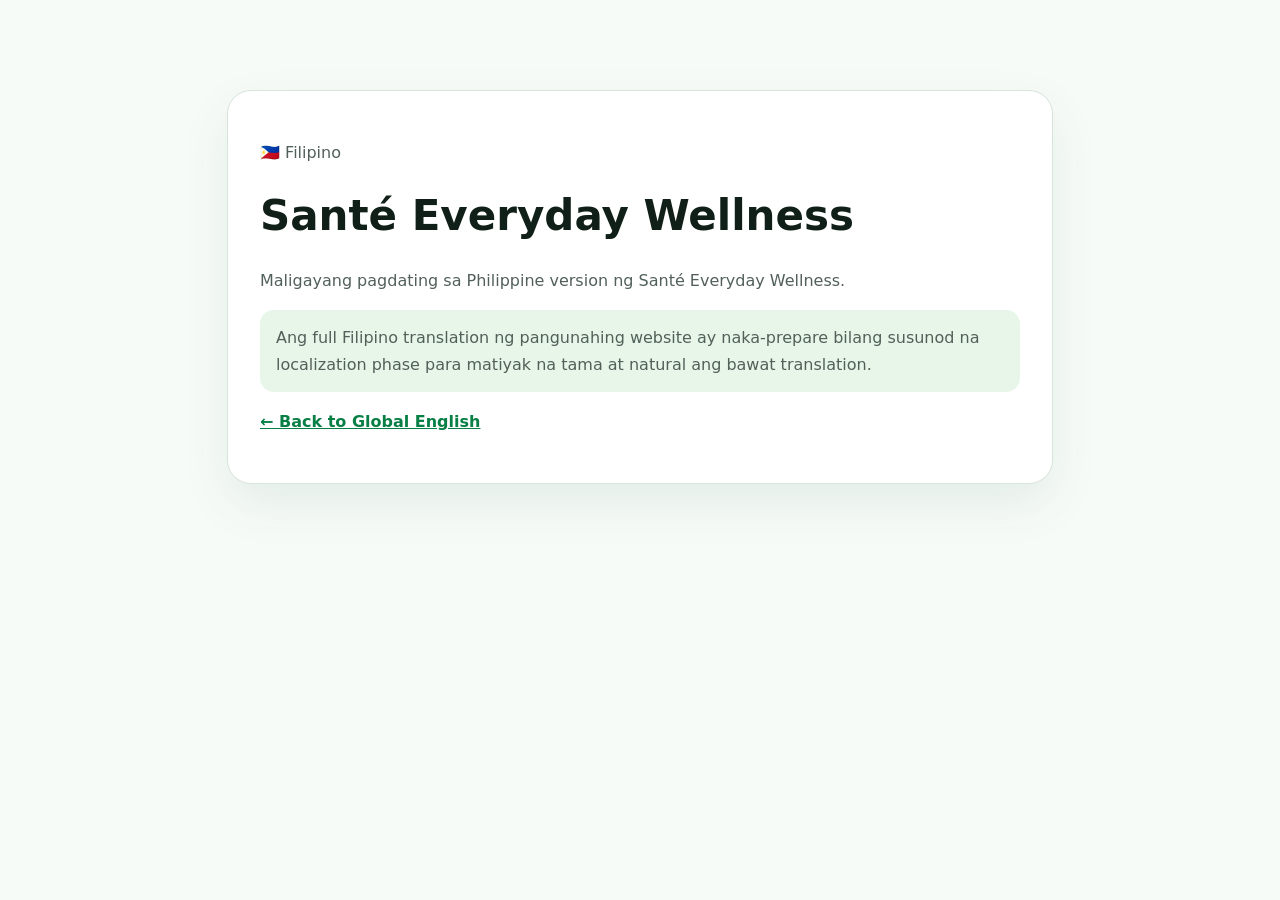
==== ph/index.html @ 990a0805 "Apply global UX SEO trust and localization layer [skip ci]" ====
<!doctype html><html lang="fil"><head><meta charset="utf-8"><meta name="viewport" content="width=device-width,initial-scale=1"><title>Santé Everyday Wellness — Filipino</title><meta name="description" content="Santé Everyday Wellness para sa Philippine audience."><link rel="canonical" href="https://lhes05.github.io/healthy-shop-global/ph/"><style>body{font-family:system-ui,sans-serif;margin:0;background:#f7fbf8;color:#102018}main{max-width:760px;margin:10vh auto;padding:32px;background:#fff;border:1px solid #d7e5dc;border-radius:24px;box-shadow:0 20px 50px #07502a14}a{color:#087f45;font-weight:800}h1{font-size:42px;line-height:1.05}p{line-height:1.7;color:#52605a}.note{padding:14px 16px;background:#e7f6e9;border-radius:14px}</style></head><body><main><p>🇵🇭 Filipino</p><h1>Santé Everyday Wellness</h1><p>Maligayang pagdating sa Philippine version ng Santé Everyday Wellness.</p><p class="note">Ang full Filipino translation ng pangunahing website ay naka-prepare bilang susunod na localization phase para matiyak na tama at natural ang bawat translation.</p><p><a href="../">← Back to Global English</a></p></main></body></html>
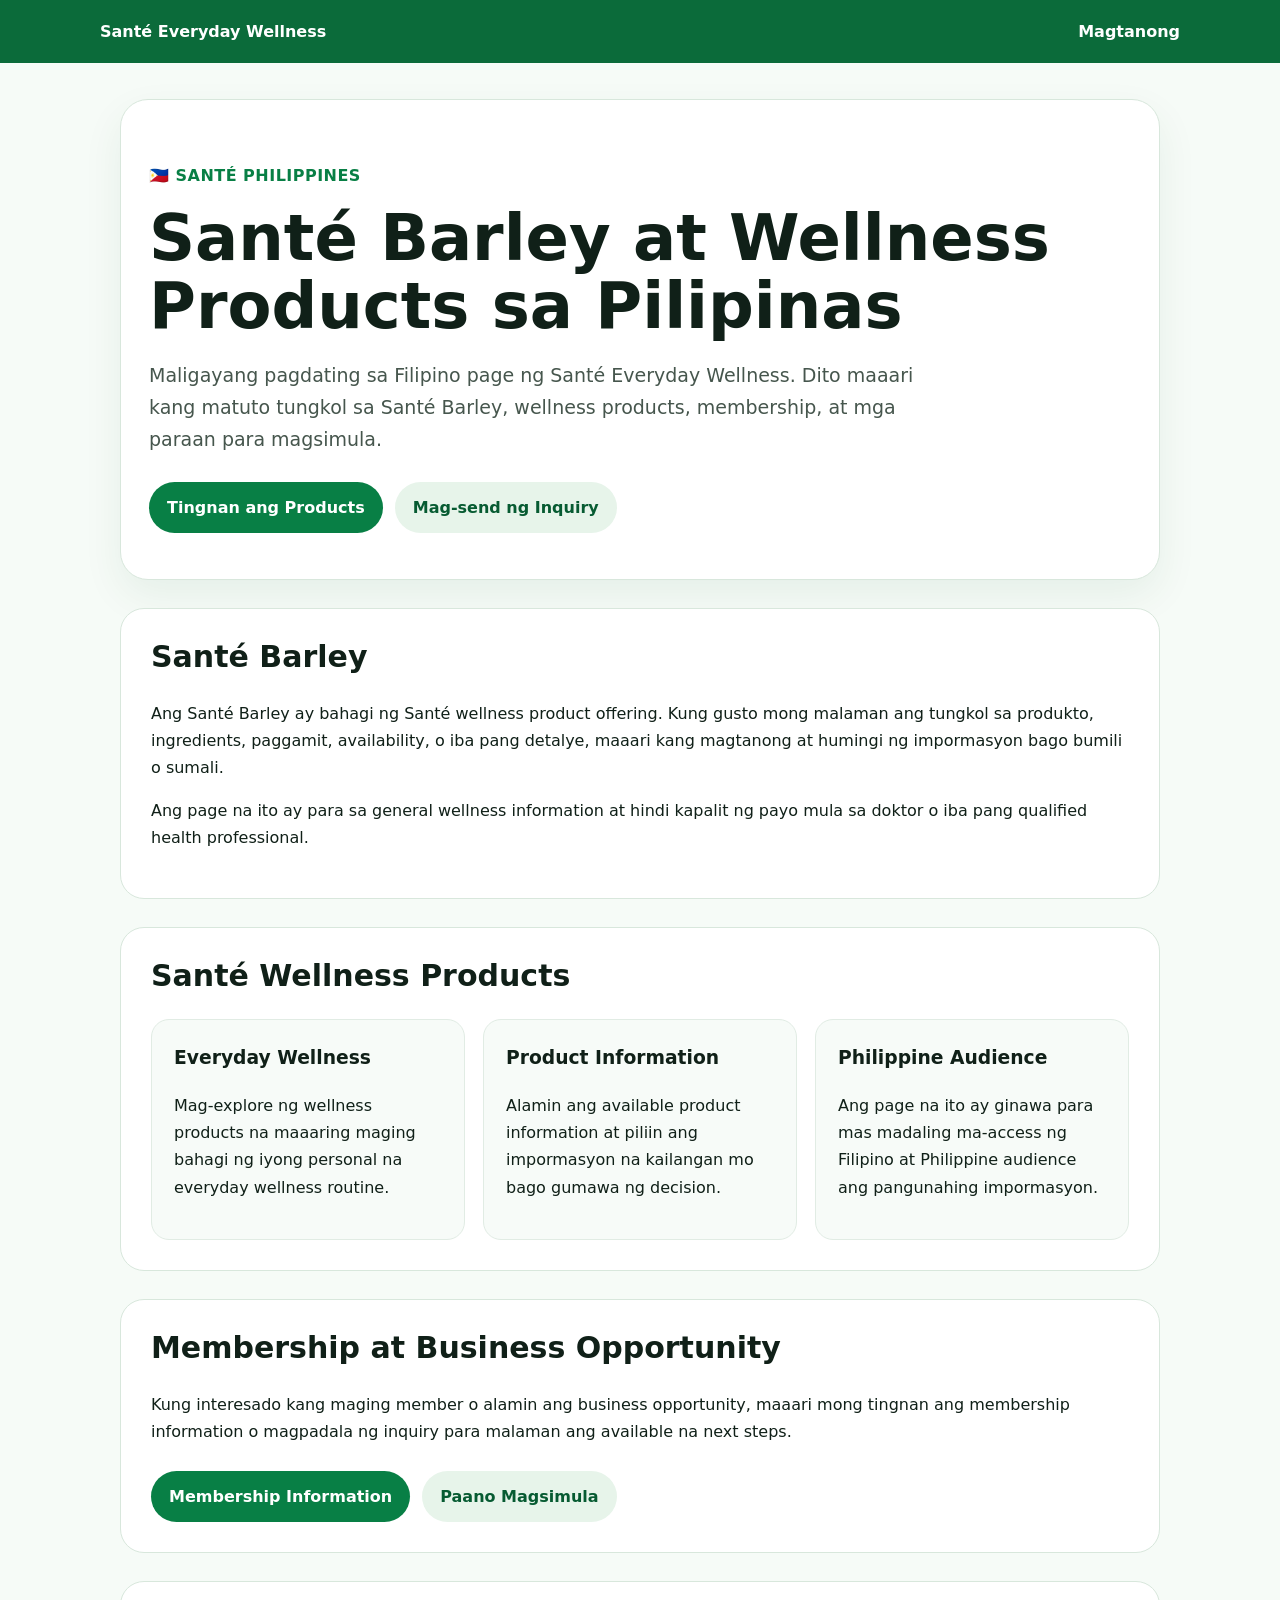
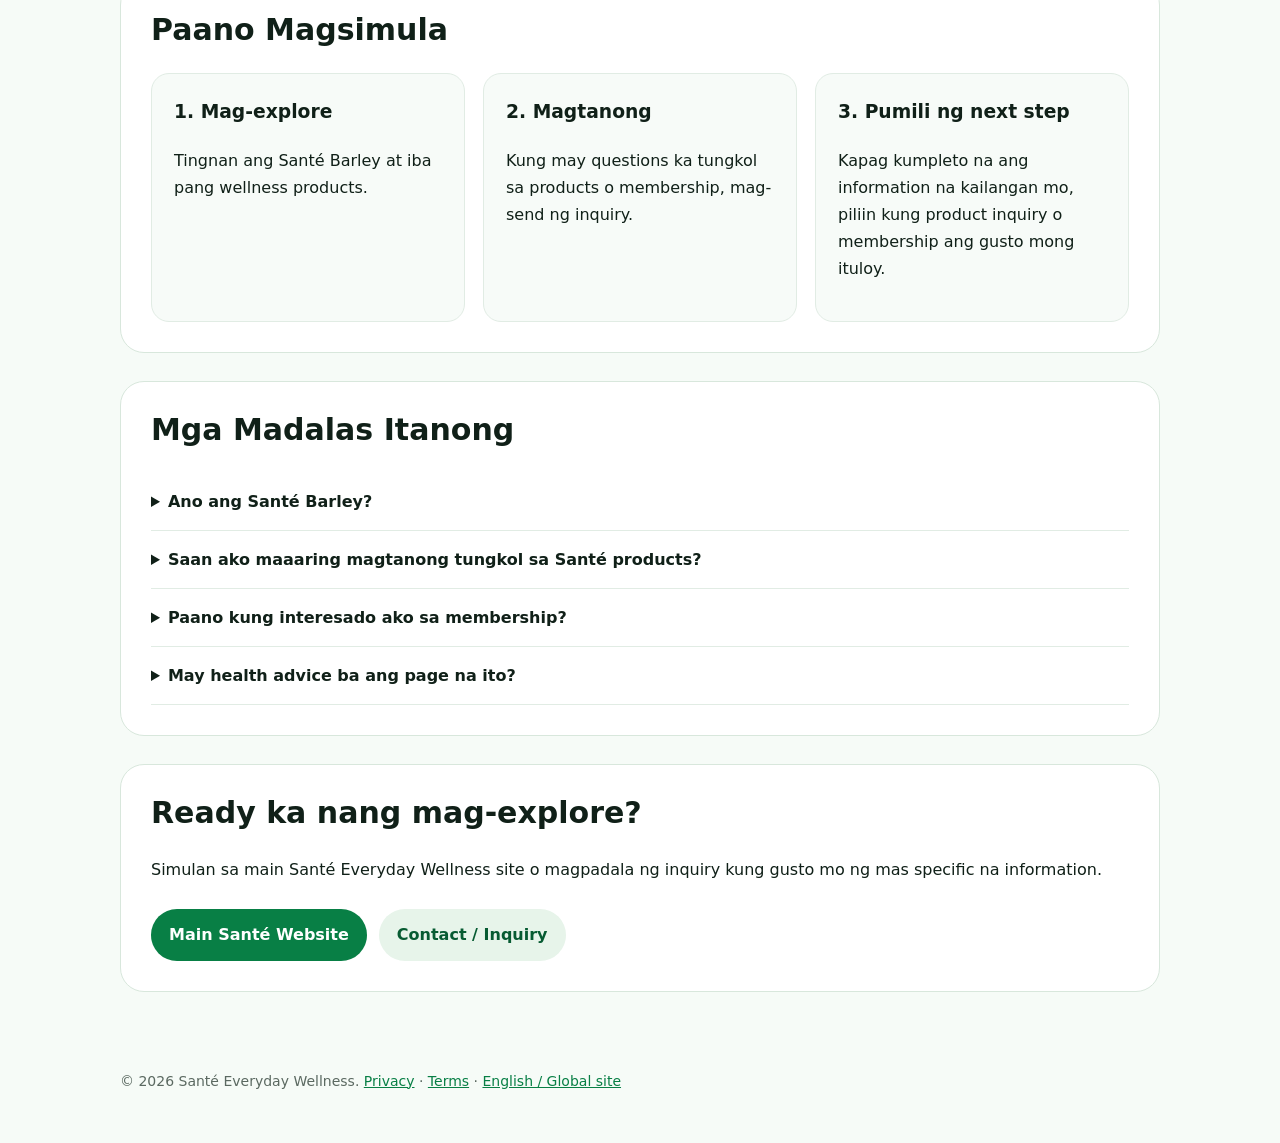
==== commit 0a3eaa99: "Build Philippine Filipino SEO landing page" ====
--- a/ph/index.html
+++ b/ph/index.html
@@ -1 +1,134 @@
-<!doctype html><html lang="fil"><head><meta charset="utf-8"><meta name="viewport" content="width=device-width,initial-scale=1"><title>Santé Everyday Wellness — Filipino</title><meta name="description" content="Santé Everyday Wellness para sa Philippine audience."><link rel="canonical" href="https://lhes05.github.io/healthy-shop-global/ph/"><style>body{font-family:system-ui,sans-serif;margin:0;background:#f7fbf8;color:#102018}main{max-width:760px;margin:10vh auto;padding:32px;background:#fff;border:1px solid #d7e5dc;border-radius:24px;box-shadow:0 20px 50px #07502a14}a{color:#087f45;font-weight:800}h1{font-size:42px;line-height:1.05}p{line-height:1.7;color:#52605a}.note{padding:14px 16px;background:#e7f6e9;border-radius:14px}</style></head><body><main><p>🇵🇭 Filipino</p><h1>Santé Everyday Wellness</h1><p>Maligayang pagdating sa Philippine version ng Santé Everyday Wellness.</p><p class="note">Ang full Filipino translation ng pangunahing website ay naka-prepare bilang susunod na localization phase para matiyak na tama at natural ang bawat translation.</p><p><a href="../">← Back to Global English</a></p></main></body></html>+<!doctype html>
+<html lang="fil">
+<head>
+  <meta charset="utf-8">
+  <meta name="viewport" content="width=device-width, initial-scale=1">
+  <title>Santé Barley Philippines | Santé Wellness Products</title>
+  <meta name="description" content="Tuklasin ang Santé Barley at Santé wellness products sa Pilipinas, kasama ang membership, business opportunities, at impormasyon para sa everyday wellness.">
+  <link rel="canonical" href="https://lhes05.github.io/healthy-shop-global/ph/">
+  <meta property="og:title" content="Santé Barley Philippines | Santé Wellness Products">
+  <meta property="og:description" content="Santé Barley at wellness products para sa Philippine audience, kasama ang membership at business opportunities.">
+  <meta property="og:type" content="website">
+  <meta property="og:url" content="https://lhes05.github.io/healthy-shop-global/ph/">
+  <meta name="twitter:card" content="summary">
+  <meta name="twitter:title" content="Santé Barley Philippines | Santé Wellness Products">
+  <meta name="twitter:description" content="Matuto tungkol sa Santé Barley, wellness products, membership, at mga paraan para magsimula.">
+  <style>
+    :root{font-family:system-ui,-apple-system,BlinkMacSystemFont,"Segoe UI",sans-serif;color:#102018;background:#f6fbf7}
+    *{box-sizing:border-box}
+    body{margin:0;line-height:1.7}
+    header{background:#0b6b3a;color:#fff;padding:18px 24px}
+    nav{max-width:1080px;margin:auto;display:flex;justify-content:space-between;gap:18px;align-items:center}
+    nav a{color:#fff;text-decoration:none;font-weight:800}
+    main{max-width:1080px;margin:auto;padding:36px 20px 64px}
+    .hero{padding:46px 28px;background:#fff;border:1px solid #d8e7dc;border-radius:28px;box-shadow:0 16px 40px #07502a12}
+    .eyebrow{font-weight:800;color:#087f45;letter-spacing:.03em}
+    h1{font-size:clamp(38px,6vw,64px);line-height:1.05;margin:10px 0 18px}
+    h2{font-size:30px;line-height:1.2;margin-top:0}
+    .lead{font-size:19px;color:#46564d;max-width:780px}
+    .actions{display:flex;flex-wrap:wrap;gap:12px;margin-top:26px}
+    .button{display:inline-block;padding:12px 18px;border-radius:999px;background:#087f45;color:#fff;text-decoration:none;font-weight:800}
+    .button.secondary{background:#e7f4ea;color:#075b32}
+    section{margin-top:28px;padding:30px;background:#fff;border:1px solid #d8e7dc;border-radius:24px}
+    .grid{display:grid;grid-template-columns:repeat(auto-fit,minmax(230px,1fr));gap:18px}
+    .card{padding:22px;border-radius:18px;background:#f7fbf8;border:1px solid #e1ece4}
+    .card h3{margin-top:0}
+    .faq details{padding:15px 0;border-bottom:1px solid #e1ece4}
+    .faq summary{cursor:pointer;font-weight:800}
+    footer{max-width:1080px;margin:auto;padding:0 20px 36px;color:#5b6961;font-size:14px}
+    footer a{color:#087f45}
+  </style>
+  <script type="application/ld+json">
+  {
+    "@context":"https://schema.org",
+    "@type":"WebPage",
+    "name":"Santé Barley Philippines | Santé Wellness Products",
+    "url":"https://lhes05.github.io/healthy-shop-global/ph/",
+    "description":"Filipino-language information page about Santé Barley, Santé wellness products, membership and business opportunities in the Philippines."
+  }
+  </script>
+</head>
+<body>
+  <header>
+    <nav aria-label="Pangunahing navigation">
+      <a href="../">Santé Everyday Wellness</a>
+      <a href="../#inquiry">Magtanong</a>
+    </nav>
+  </header>
+
+  <main>
+    <div class="hero">
+      <p class="eyebrow">🇵🇭 SANTÉ PHILIPPINES</p>
+      <h1>Santé Barley at Wellness Products sa Pilipinas</h1>
+      <p class="lead">Maligayang pagdating sa Filipino page ng Santé Everyday Wellness. Dito maaari kang matuto tungkol sa Santé Barley, wellness products, membership, at mga paraan para magsimula.</p>
+      <div class="actions">
+        <a class="button" href="../#products">Tingnan ang Products</a>
+        <a class="button secondary" href="../#inquiry">Mag-send ng Inquiry</a>
+      </div>
+    </div>
+
+    <section>
+      <h2>Santé Barley</h2>
+      <p>Ang Santé Barley ay bahagi ng Santé wellness product offering. Kung gusto mong malaman ang tungkol sa produkto, ingredients, paggamit, availability, o iba pang detalye, maaari kang magtanong at humingi ng impormasyon bago bumili o sumali.</p>
+      <p>Ang page na ito ay para sa general wellness information at hindi kapalit ng payo mula sa doktor o iba pang qualified health professional.</p>
+    </section>
+
+    <section>
+      <h2>Santé Wellness Products</h2>
+      <div class="grid">
+        <div class="card">
+          <h3>Everyday Wellness</h3>
+          <p>Mag-explore ng wellness products na maaaring maging bahagi ng iyong personal na everyday wellness routine.</p>
+        </div>
+        <div class="card">
+          <h3>Product Information</h3>
+          <p>Alamin ang available product information at piliin ang impormasyon na kailangan mo bago gumawa ng decision.</p>
+        </div>
+        <div class="card">
+          <h3>Philippine Audience</h3>
+          <p>Ang page na ito ay ginawa para mas madaling ma-access ng Filipino at Philippine audience ang pangunahing impormasyon.</p>
+        </div>
+      </div>
+    </section>
+
+    <section>
+      <h2>Membership at Business Opportunity</h2>
+      <p>Kung interesado kang maging member o alamin ang business opportunity, maaari mong tingnan ang membership information o magpadala ng inquiry para malaman ang available na next steps.</p>
+      <div class="actions">
+        <a class="button" href="https://partner.mysante.com/epackage" target="_blank" rel="noopener noreferrer">Membership Information</a>
+        <a class="button secondary" href="../#how-it-works">Paano Magsimula</a>
+      </div>
+    </section>
+
+    <section>
+      <h2>Paano Magsimula</h2>
+      <div class="grid">
+        <div class="card"><h3>1. Mag-explore</h3><p>Tingnan ang Santé Barley at iba pang wellness products.</p></div>
+        <div class="card"><h3>2. Magtanong</h3><p>Kung may questions ka tungkol sa products o membership, mag-send ng inquiry.</p></div>
+        <div class="card"><h3>3. Pumili ng next step</h3><p>Kapag kumpleto na ang information na kailangan mo, piliin kung product inquiry o membership ang gusto mong ituloy.</p></div>
+      </div>
+    </section>
+
+    <section class="faq">
+      <h2>Mga Madalas Itanong</h2>
+      <details><summary>Ano ang Santé Barley?</summary><p>Ang Santé Barley ay isang wellness product na bahagi ng Santé product offering. Para sa pinakabagong product details, tingnan ang main site o mag-send ng inquiry.</p></details>
+      <details><summary>Saan ako maaaring magtanong tungkol sa Santé products?</summary><p>Maaari kang pumunta sa inquiry section ng main website at magpadala ng iyong pangalan, contact details, at tanong.</p></details>
+      <details><summary>Paano kung interesado ako sa membership?</summary><p>Maaari mong tingnan ang membership information page at magtanong tungkol sa available na options at next steps.</p></details>
+      <details><summary>May health advice ba ang page na ito?</summary><p>General wellness information lamang ang layunin ng page na ito. Para sa personal na medical concerns, kumonsulta sa qualified health professional.</p></details>
+    </section>
+
+    <section>
+      <h2>Ready ka nang mag-explore?</h2>
+      <p>Simulan sa main Santé Everyday Wellness site o magpadala ng inquiry kung gusto mo ng mas specific na information.</p>
+      <div class="actions">
+        <a class="button" href="../">Main Santé Website</a>
+        <a class="button secondary" href="../#inquiry">Contact / Inquiry</a>
+      </div>
+    </section>
+  </main>
+
+  <footer>
+    <p>© 2026 Santé Everyday Wellness. <a href="../privacy.html">Privacy</a> · <a href="../terms.html">Terms</a> · <a href="../">English / Global site</a></p>
+  </footer>
+</body>
+</html>
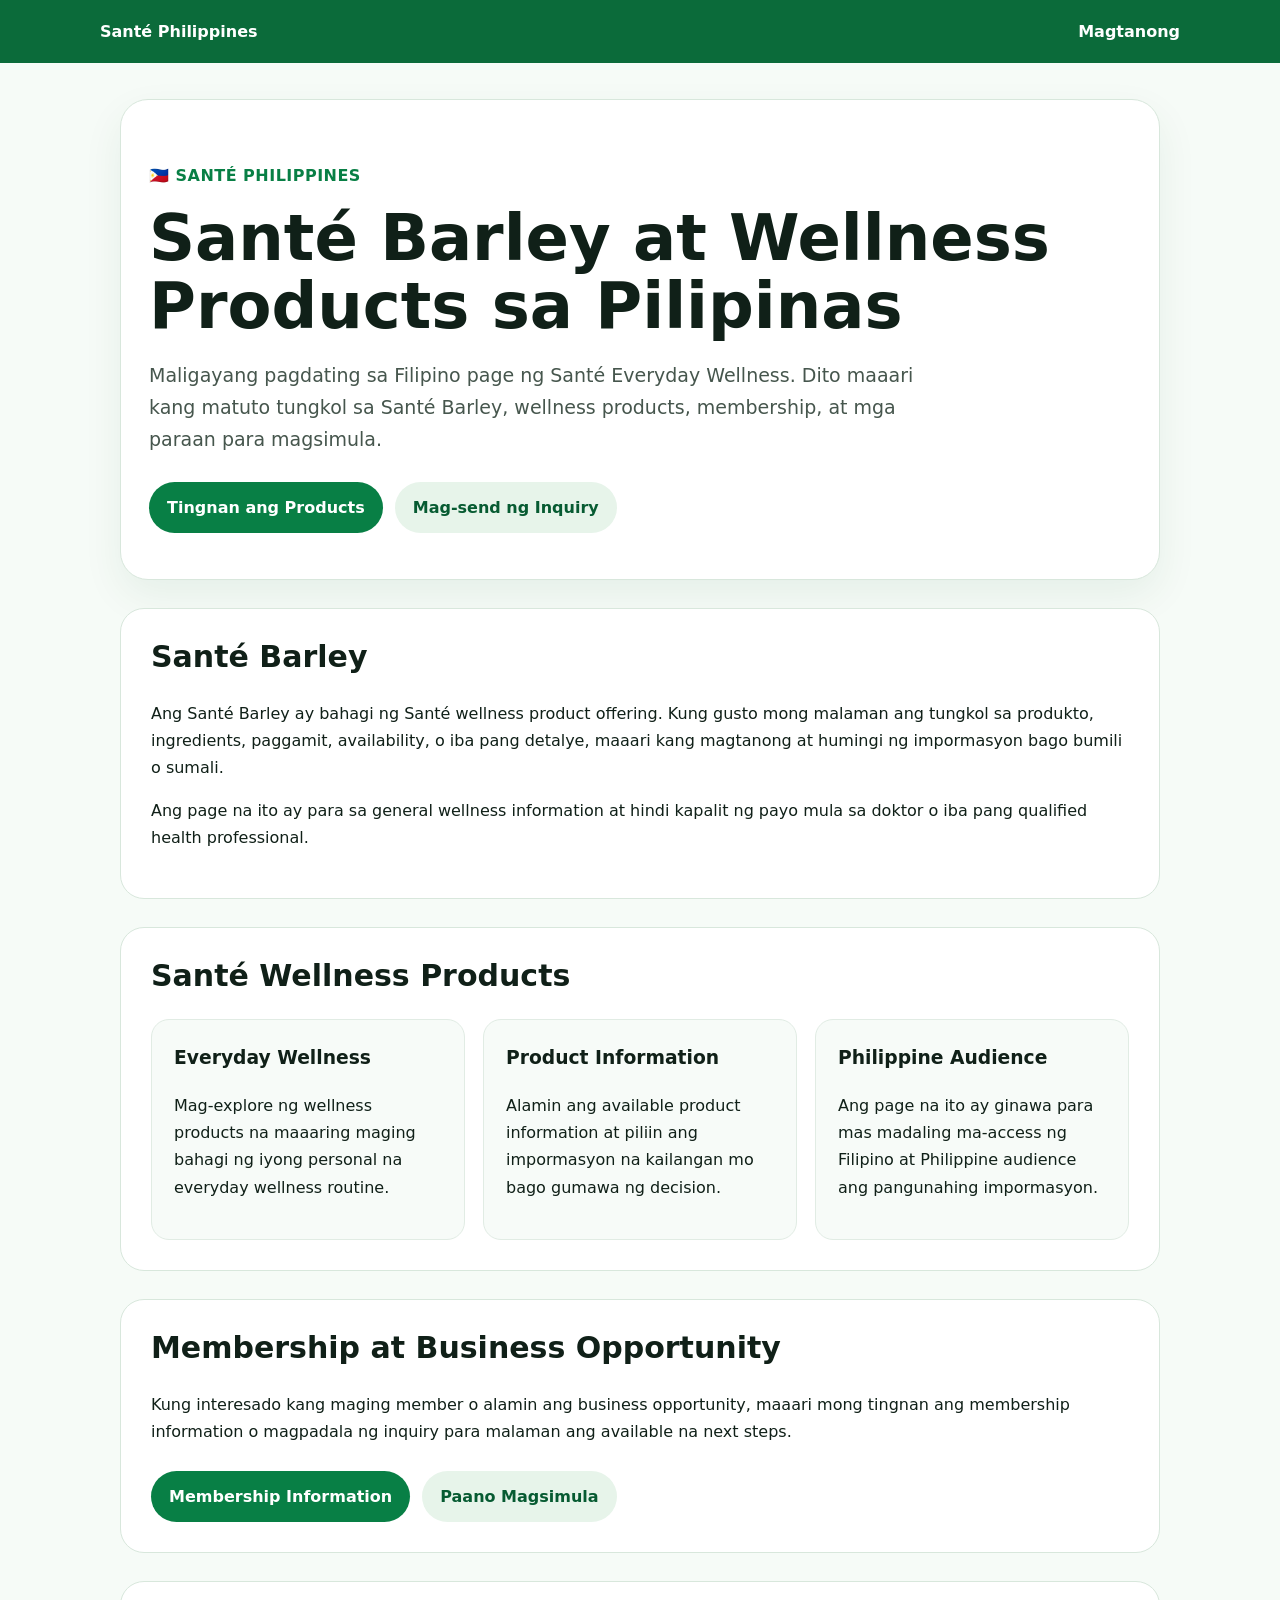
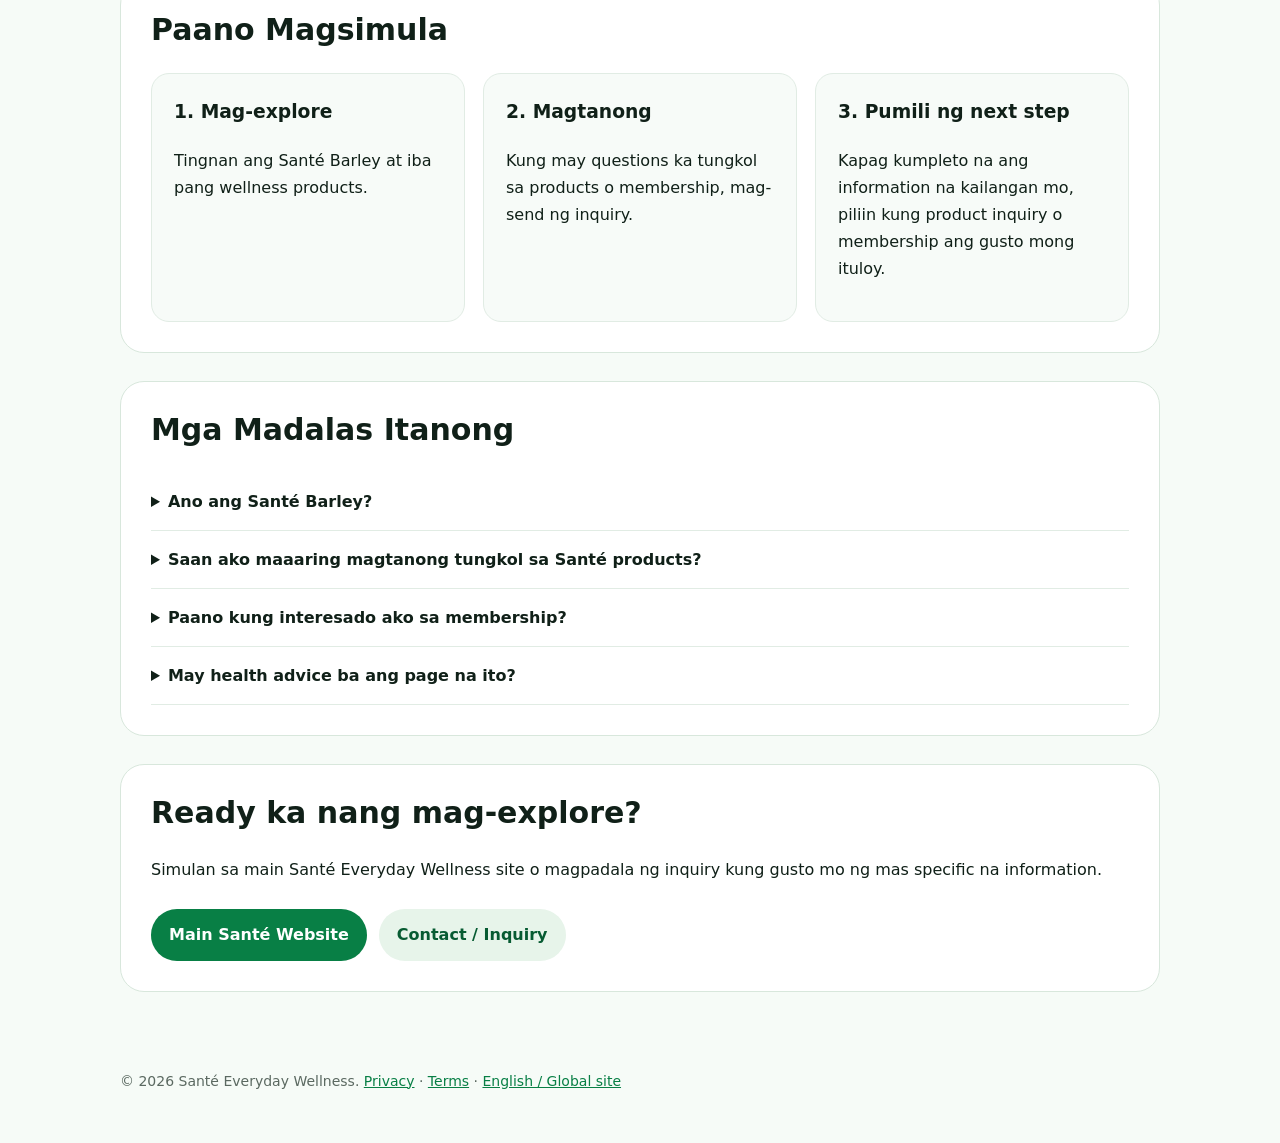
==== commit 77ba72b1: "Refresh Philippine page deployment" ====
--- a/ph/index.html
+++ b/ph/index.html
@@ -51,7 +51,7 @@
 <body>
   <header>
     <nav aria-label="Pangunahing navigation">
-      <a href="../">Santé Everyday Wellness</a>
+      <a href="../">Santé Philippines</a>
       <a href="../#inquiry">Magtanong</a>
     </nav>
   </header>
@@ -76,18 +76,9 @@
     <section>
       <h2>Santé Wellness Products</h2>
       <div class="grid">
-        <div class="card">
-          <h3>Everyday Wellness</h3>
-          <p>Mag-explore ng wellness products na maaaring maging bahagi ng iyong personal na everyday wellness routine.</p>
-        </div>
-        <div class="card">
-          <h3>Product Information</h3>
-          <p>Alamin ang available product information at piliin ang impormasyon na kailangan mo bago gumawa ng decision.</p>
-        </div>
-        <div class="card">
-          <h3>Philippine Audience</h3>
-          <p>Ang page na ito ay ginawa para mas madaling ma-access ng Filipino at Philippine audience ang pangunahing impormasyon.</p>
-        </div>
+        <div class="card"><h3>Everyday Wellness</h3><p>Mag-explore ng wellness products na maaaring maging bahagi ng iyong personal na everyday wellness routine.</p></div>
+        <div class="card"><h3>Product Information</h3><p>Alamin ang available product information at piliin ang impormasyon na kailangan mo bago gumawa ng decision.</p></div>
+        <div class="card"><h3>Philippine Audience</h3><p>Ang page na ito ay ginawa para mas madaling ma-access ng Filipino at Philippine audience ang pangunahing impormasyon.</p></div>
       </div>
     </section>
 
